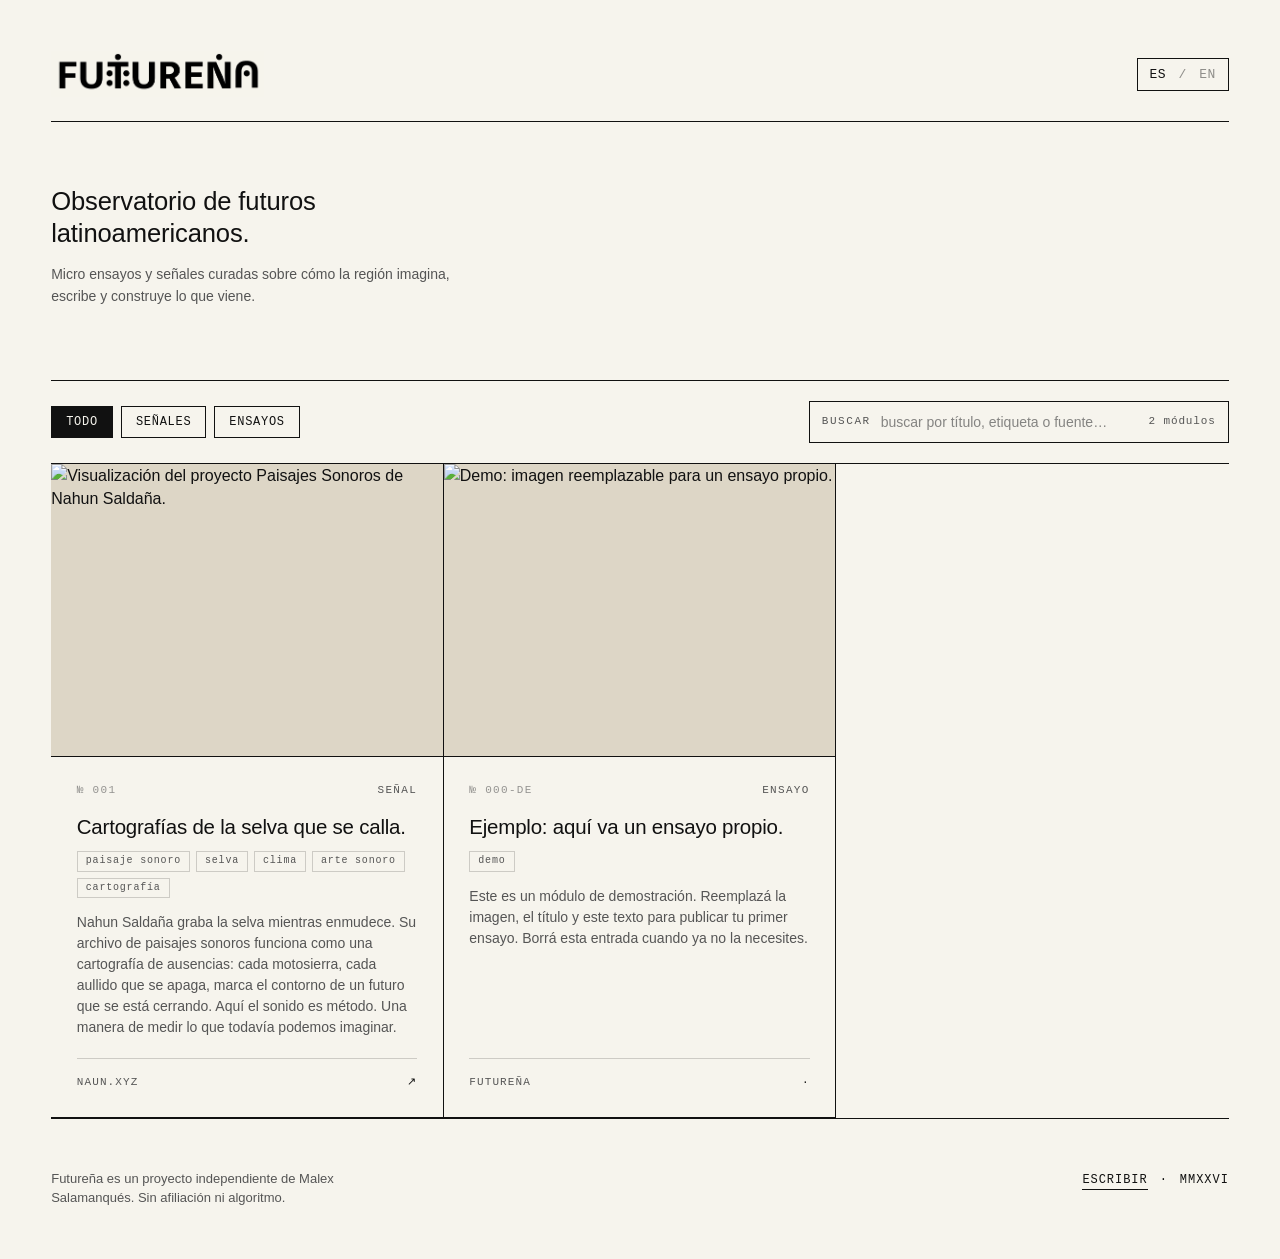
==== index.html @ 05d6c565 "Add files via upload" ====
<!DOCTYPE html>
<html lang="es">
<head>
  <meta charset="UTF-8" />
  <meta name="viewport" content="width=device-width, initial-scale=1.0" />
  <meta name="description" content="futureña — observatorio independiente de narrativas de futuros emergentes desde Latinoamérica." />
  <meta property="og:title" content="futureña" />
  <meta property="og:description" content="Observatorio independiente de narrativas de futuros emergentes desde Latinoamérica." />
  <meta property="og:type" content="website" />
  <meta property="og:url" content="https://xn--futurea-9za.com/" />
  <link rel="icon" href="data:image/svg+xml,%3Csvg xmlns='http://www.w3.org/2000/svg' viewBox='0 0 100 100'%3E%3Crect width='100' height='100' fill='%23111'/%3E%3Crect x='20' y='20' width='25' height='25' fill='%23fff'/%3E%3Crect x='55' y='20' width='25' height='25' fill='%23fff'/%3E%3Crect x='20' y='55' width='25' height='25' fill='%23fff'/%3E%3C/svg%3E" />
  <title>futureña — observatorio de futuros latinoamericanos</title>
  <link rel="stylesheet" href="styles.css?v=10" />
</head>
<body>
  <header class="site-header">
    <div class="header-grid">
      <a href="/" class="logotype" aria-label="futureña">
        <img src="Futurena_logo.png" alt="futureña" class="logotype-img" width="886" height="192" />
      </a>
      <nav class="site-nav" aria-label="Primary">
        <button class="lang-toggle" data-lang-switch aria-label="Switch language">
          <span data-current-lang>ES</span>
          <span class="lang-sep">/</span>
          <span data-other-lang>EN</span>
        </button>
      </nav>
    </div>
    <div class="hero">
      <h1 class="hero-title" data-i18n="title">Observatorio de futuros latinoamericanos.</h1>
      <p class="hero-sub" data-i18n="sub">Micro ensayos y señales curadas sobre cómo la región imagina, escribe y construye lo que viene.</p>
    </div>
    <div class="control-bar">
      <div class="filter-bar" role="tablist" aria-label="Filter">
        <button class="filter active" data-filter="all" role="tab" aria-selected="true" data-i18n="filter_all">Todo</button>
        <button class="filter" data-filter="bite" role="tab" aria-selected="false" data-i18n="filter_bite">Señales</button>
        <button class="filter" data-filter="essay" role="tab" aria-selected="false" data-i18n="filter_essay">Ensayos</button>
      </div>
      <div class="search-wrap" role="search">
        <label class="search-label" for="search-input" data-i18n="search_label">Buscar</label>
        <input
          id="search-input"
          class="search-input"
          type="search"
          autocomplete="off"
          spellcheck="false"
          data-i18n-attr="placeholder:search_placeholder"
          placeholder="buscar por título, etiqueta o fuente…"
        />
        <span class="search-count" data-search-count aria-live="polite"></span>
      </div>
    </div>
  </header>

  <div class="page-section">
    <p class="empty-state" data-empty hidden data-i18n="empty">Sin resultados. Probá con otra palabra.</p>
    <main class="grid" id="grid">
      <!-- Items injected by script.js -->
    </main>
  </div>

  <div class="page-section">
    <footer class="site-footer">
      <div class="footer-grid">
        <p class="footer-text" data-i18n="footer_about">Futureña es un proyecto independiente de Malex Salamanqués. Sin afiliación ni algoritmo.</p>
        <p class="footer-meta">
          <a href="mailto:hola@xn--futurea-9za.com" data-i18n="footer_email">Escribir</a>
          <span aria-hidden="true">·</span>
          <span data-i18n="footer_year">MMXXVI</span>
        </p>
      </div>
    </footer>
  </div>

  <script src="script.js?v=6" defer></script>
</body>
</html>
---- styles.css ----
/* ---------- futureña.com / styles ----------
   Simple, geometric, grid-driven.
   Black on off-white. Hairline rules.
   Type stack stays neutral so the logotype carries the brand.
-------------------------------------------------- */

:root {
  --ink: #111111;
  --ink-soft: #555555;
  --paper: #f6f4ed;
  --line: #111111;
  --line-soft: rgba(17, 17, 17, 0.18);
  --accent: #d94f04;
  --grid-gap: 0px;
  --max-width: 1400px;
  --gutter: clamp(20px, 4vw, 56px);
  --font-sans: "Inter", "Helvetica Neue", Helvetica, Arial, system-ui, sans-serif;
  --font-mono: "JetBrains Mono", ui-monospace, "SF Mono", Menlo, Consolas, monospace;
  --radius: 0;
}

* {
  box-sizing: border-box;
}

html, body {
  margin: 0;
  padding: 0;
  background: var(--paper);
  color: var(--ink);
  font-family: var(--font-sans);
  font-size: 16px;
  line-height: 1.45;
  -webkit-font-smoothing: antialiased;
  -moz-osx-font-smoothing: grayscale;
}

a {
  color: inherit;
  text-decoration: none;
}

button {
  font-family: inherit;
  color: inherit;
  background: none;
  border: none;
  cursor: pointer;
}

/* ---------- Header ---------- */

.site-header {
  padding: var(--gutter) var(--gutter) 0 var(--gutter);
  max-width: var(--max-width);
  margin: 0 auto;
}

.header-grid {
  display: flex;
  justify-content: space-between;
  align-items: center;
  border-bottom: 1px solid var(--line);
  padding-bottom: 24px;
  margin-bottom: clamp(32px, 5vw, 64px);
}

.logotype {
  display: inline-flex;
  align-items: center;
  flex-shrink: 0;
}

.logotype-img {
  display: block;
  height: clamp(31px, 3.6vw, 48px);
  width: auto;
  flex-shrink: 0;
  max-width: 100%;
}

/* Legacy placeholder, kept harmless in case the image fails */
.logotype-placeholder {
  font-family: var(--font-mono);
  font-size: clamp(36px, 5vw, 56px);
  font-weight: 500;
  letter-spacing: -0.02em;
  border: 1px dashed var(--line-soft);
  padding: 6px 14px;
}

.site-nav {
  display: flex;
  gap: 24px;
  align-items: center;
}

.lang-toggle {
  font-family: var(--font-mono);
  font-size: 13px;
  letter-spacing: 0.04em;
  padding: 8px 12px;
  border: 1px solid var(--line);
  transition: background 120ms ease, color 120ms ease;
}

.lang-toggle:hover {
  background: var(--ink);
  color: var(--paper);
}

.lang-sep {
  margin: 0 4px;
  opacity: 0.45;
}

[data-other-lang] {
  opacity: 0.45;
}

/* ---------- Hero ---------- */

.hero {
  max-width: 720px;
  margin-bottom: clamp(40px, 6vw, 72px);
}

.hero-eyebrow {
  font-family: var(--font-mono);
  font-size: 11px;
  letter-spacing: 0.16em;
  text-transform: uppercase;
  color: var(--ink-soft);
  margin: 0 0 16px 0;
}

.hero-title {
  font-size: clamp(20px, 2vw, 26px);
  line-height: 1.25;
  letter-spacing: -0.005em;
  font-weight: 500;
  margin: 0 0 14px 0;
  max-width: 28ch;
  color: var(--ink);
}

.hero-sub {
  font-size: 14px;
  line-height: 1.55;
  color: var(--ink-soft);
  margin: 0;
  max-width: 56ch;
}

/* ---------- Control bar (filter + search) ---------- */

.control-bar {
  border-top: 1px solid var(--line);
  border-bottom: 1px solid var(--line);
  padding: 20px 0;
  display: flex;
  gap: 24px;
  align-items: center;
  flex-wrap: wrap;
  justify-content: space-between;
}

.filter-bar {
  display: flex;
  gap: 8px;
  flex-wrap: wrap;
}

.search-wrap {
  display: flex;
  align-items: center;
  gap: 10px;
  flex: 1;
  min-width: 240px;
  max-width: 420px;
  border: 1px solid var(--line);
  padding: 6px 12px;
  background: transparent;
}

.search-label {
  font-family: var(--font-mono);
  font-size: 11px;
  letter-spacing: 0.14em;
  text-transform: uppercase;
  color: var(--ink-soft);
}

.search-input {
  flex: 1;
  border: none;
  outline: none;
  background: transparent;
  font-family: var(--font-sans);
  font-size: 14px;
  color: var(--ink);
  padding: 6px 0;
  min-width: 0;
}

.search-input::placeholder {
  color: var(--ink-soft);
  opacity: 0.7;
}

.search-count {
  font-family: var(--font-mono);
  font-size: 11px;
  letter-spacing: 0.08em;
  color: var(--ink-soft);
  white-space: nowrap;
}

.empty-state {
  padding: clamp(40px, 8vw, 96px) 0;
  font-family: var(--font-mono);
  font-size: 14px;
  letter-spacing: 0.04em;
  color: var(--ink-soft);
  text-align: center;
}

[hidden] {
  display: none !important;
}

.filter {
  font-family: var(--font-mono);
  font-size: 12px;
  letter-spacing: 0.06em;
  text-transform: uppercase;
  padding: 8px 14px;
  border: 1px solid var(--line);
  background: transparent;
  transition: background 120ms ease, color 120ms ease;
}

.filter:hover {
  background: var(--ink);
  color: var(--paper);
}

.filter.active {
  background: var(--ink);
  color: var(--paper);
}

/* ---------- Grid ---------- */

.page-section {
  max-width: var(--max-width);
  margin: 0 auto;
  padding: 0 var(--gutter);
}

.grid {
  display: grid;
  grid-template-columns: repeat(12, minmax(0, 1fr));
}

.tile {
  grid-column: span 4;
  border-right: 1px solid var(--line);
  border-bottom: 1px solid var(--line);
  display: flex;
  flex-direction: column;
  background: var(--paper);
  position: relative;
  overflow: hidden;
  min-width: 0;
}

.tile a.tile-link {
  display: flex;
  flex-direction: column;
  flex: 1;
  height: 100%;
}

.tile.is-wide {
  grid-column: span 8;
}

/* Thumbnail — the dominant element */
.tile-thumb {
  position: relative;
  width: 100%;
  aspect-ratio: 4 / 3;
  overflow: hidden;
  background: #ddd6c6;
  border-bottom: 1px solid var(--line);
  display: block;
}

.tile-thumb img {
  width: 100%;
  height: 100%;
  object-fit: cover;
  display: block;
  transition: transform 600ms ease, filter 320ms ease;
}

.tile:hover .tile-thumb img {
  transform: scale(1.04);
  filter: contrast(1.05) saturate(1.05);
}

/* Placeholder when no thumbnail is provided */
.tile-thumb.is-empty {
  background:
    linear-gradient(135deg, transparent 49%, var(--line-soft) 49%, var(--line-soft) 51%, transparent 51%),
    var(--paper);
  background-size: 32px 32px;
}

.tile-thumb.is-empty::after {
  content: "";
  position: absolute;
  inset: 0;
  border: 1px dashed var(--line-soft);
  margin: 16px;
}

.tile-body {
  padding: clamp(20px, 2vw, 28px);
  display: flex;
  flex-direction: column;
  flex: 1;
}

.tile-meta {
  font-family: var(--font-mono);
  font-size: 11px;
  letter-spacing: 0.12em;
  text-transform: uppercase;
  color: var(--ink-soft);
  display: flex;
  justify-content: space-between;
  margin-bottom: 16px;
}

.tile-number { opacity: 0.6; }
.tile-type { display: inline-block; }

.tile-title {
  font-size: clamp(18px, 1.6vw, 22px);
  line-height: 1.2;
  letter-spacing: -0.01em;
  font-weight: 500;
  margin: 0 0 12px 0;
}

.tile.is-wide .tile-title {
  font-size: clamp(22px, 2vw, 28px);
}

.tile-excerpt {
  font-size: 14px;
  line-height: 1.5;
  color: var(--ink-soft);
  margin: 0 0 20px 0;
  flex: 1;
}

.tile-footer {
  margin-top: auto;
  padding-top: 16px;
  border-top: 1px solid var(--line-soft);
  font-family: var(--font-mono);
  font-size: 11px;
  letter-spacing: 0.1em;
  text-transform: uppercase;
  display: flex;
  justify-content: space-between;
  align-items: baseline;
  gap: 12px;
}

.tile-source {
  color: var(--ink-soft);
  overflow: hidden;
  text-overflow: ellipsis;
  white-space: nowrap;
  flex: 1;
  min-width: 0;
}

.tile-arrow {
  display: inline-block;
  transition: transform 200ms ease;
  flex-shrink: 0;
}

.tile:hover .tile-arrow {
  transform: translate(4px, -4px);
}

.tile-tags {
  display: flex;
  flex-wrap: wrap;
  gap: 6px;
  margin-bottom: 14px;
}

.tile-tag {
  font-family: var(--font-mono);
  font-size: 10px;
  letter-spacing: 0.08em;
  text-transform: lowercase;
  color: var(--ink-soft);
  border: 1px solid var(--line-soft);
  padding: 2px 8px;
}

/* When filter hides tiles */
.tile[hidden] {
  display: none;
}

/* ---------- Footer ---------- */

.site-footer {
  padding: var(--gutter) 0;
  border-top: 1px solid var(--line);
}

.footer-grid {
  display: flex;
  justify-content: space-between;
  gap: 32px;
  flex-wrap: wrap;
  align-items: baseline;
}

.footer-text {
  font-size: 13px;
  color: var(--ink-soft);
  max-width: 50ch;
  margin: 0;
}

.footer-meta {
  font-family: var(--font-mono);
  font-size: 12px;
  letter-spacing: 0.08em;
  text-transform: uppercase;
  margin: 0;
  display: flex;
  gap: 12px;
  align-items: baseline;
}

.footer-meta a {
  border-bottom: 1px solid var(--line);
}

/* ---------- Responsive ---------- */

@media (max-width: 960px) {
  .tile { grid-column: span 6; min-height: 280px; }
  .tile.is-essay { grid-column: span 12; }
  .tile.is-wide { grid-column: span 12; }
}

@media (max-width: 640px) {
  .grid { grid-template-columns: 1fr; }
  .tile,
  .tile.is-essay,
  .tile.is-wide { grid-column: span 1; min-height: 240px; }
  .header-grid { flex-direction: row; }
  .filter-bar { gap: 6px; }
  .filter { padding: 6px 10px; }
}

/* ---------- Reduced motion ---------- */

@media (prefers-reduced-motion: reduce) {
  *, *::before, *::after {
    transition: none !important;
    animation: none !important;
  }
}
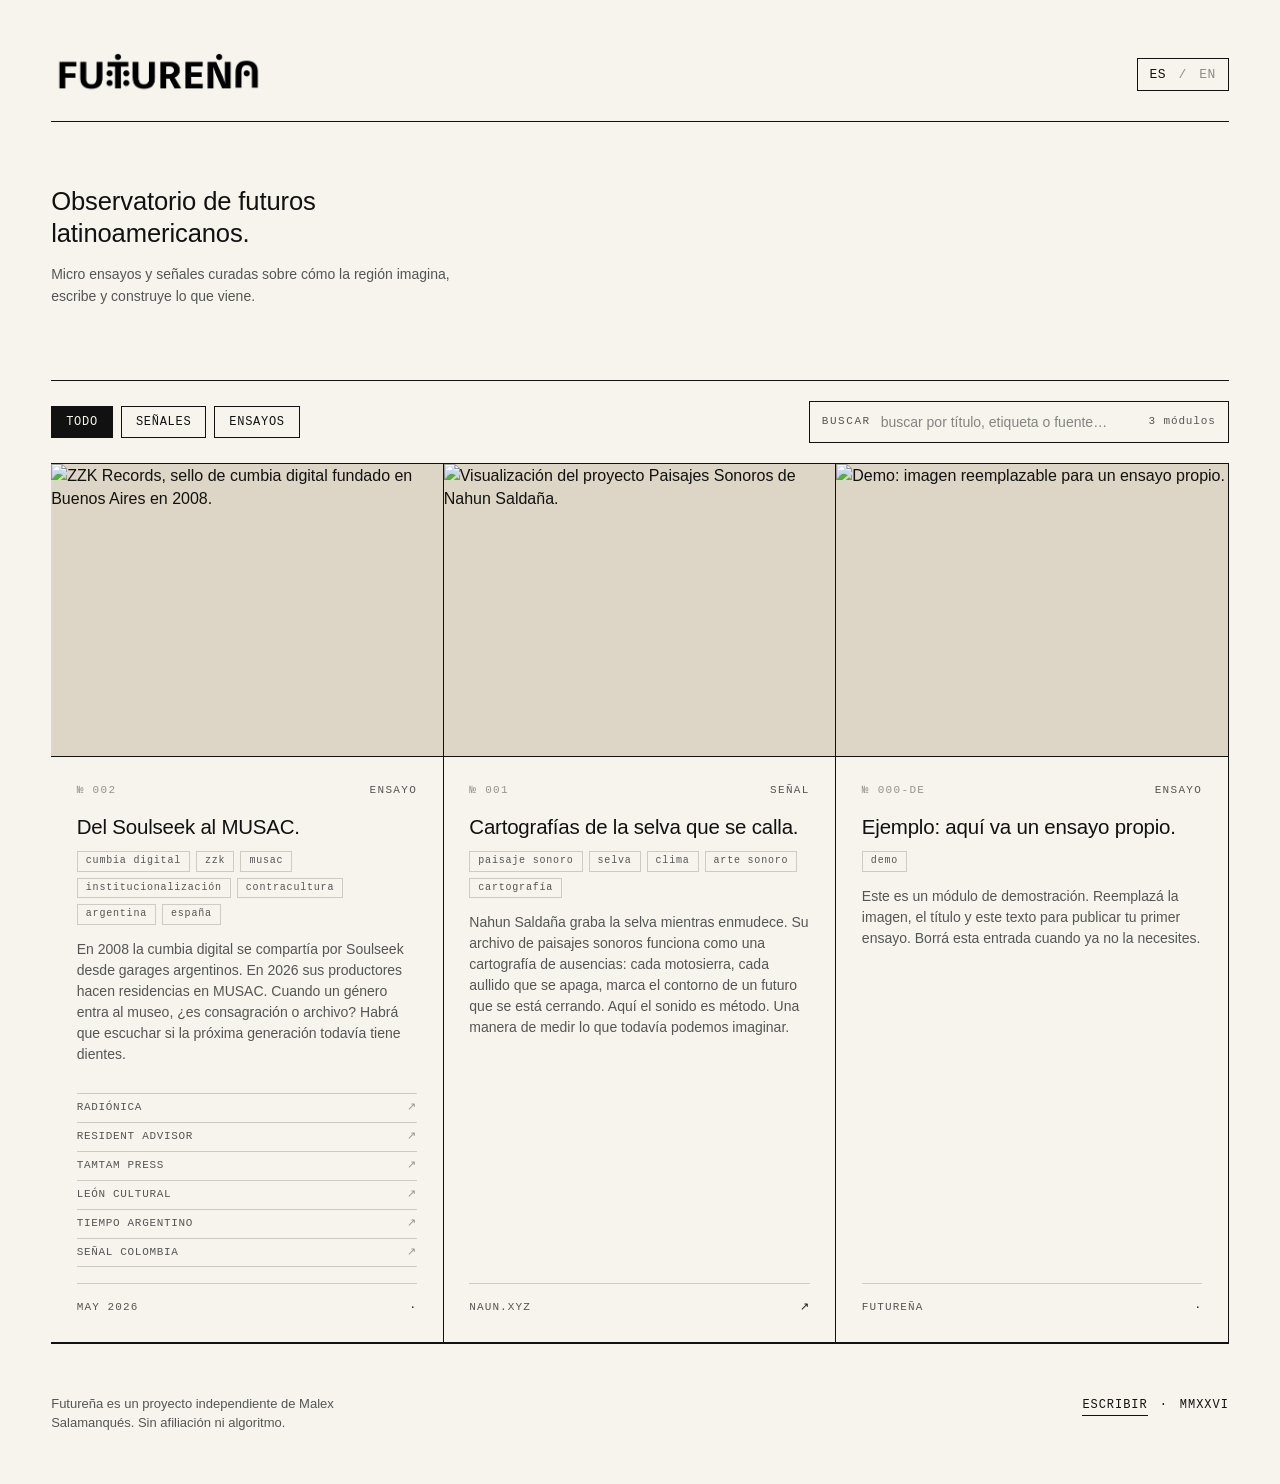
==== commit ae883de4: "Add files via upload" ====
--- a/index.html
+++ b/index.html
@@ -10,7 +10,7 @@
   <meta property="og:url" content="https://xn--futurea-9za.com/" />
   <link rel="icon" href="data:image/svg+xml,%3Csvg xmlns='http://www.w3.org/2000/svg' viewBox='0 0 100 100'%3E%3Crect width='100' height='100' fill='%23111'/%3E%3Crect x='20' y='20' width='25' height='25' fill='%23fff'/%3E%3Crect x='55' y='20' width='25' height='25' fill='%23fff'/%3E%3Crect x='20' y='55' width='25' height='25' fill='%23fff'/%3E%3C/svg%3E" />
   <title>futureña — observatorio de futuros latinoamericanos</title>
-  <link rel="stylesheet" href="styles.css?v=10" />
+  <link rel="stylesheet" href="styles.css?v=11" />
 </head>
 <body>
   <header class="site-header">
@@ -72,6 +72,6 @@
     </footer>
   </div>
 
-  <script src="script.js?v=6" defer></script>
+  <script src="script.js?v=11" defer></script>
 </body>
 </html>
--- a/styles.css
+++ b/styles.css
@@ -407,6 +407,51 @@
   margin-bottom: 14px;
 }
 
+/* Multi-source list for essays */
+.tile-sources {
+  list-style: none;
+  padding: 0;
+  margin: 8px 0 16px 0;
+  font-family: var(--font-mono);
+  font-size: 11px;
+  letter-spacing: 0.06em;
+  text-transform: uppercase;
+  color: var(--ink-soft);
+}
+
+.tile-sources li {
+  border-top: 1px solid var(--line-soft);
+}
+
+.tile-sources li:last-child {
+  border-bottom: 1px solid var(--line-soft);
+}
+
+.tile-sources a {
+  display: flex;
+  justify-content: space-between;
+  align-items: center;
+  gap: 10px;
+  padding: 6px 0;
+  transition: color 120ms ease, padding 200ms ease;
+}
+
+.tile-sources a:hover {
+  color: var(--ink);
+  padding-left: 6px;
+}
+
+.tile-sources-arrow {
+  flex-shrink: 0;
+  opacity: 0.6;
+  transition: transform 200ms ease, opacity 200ms ease;
+}
+
+.tile-sources a:hover .tile-sources-arrow {
+  transform: translate(2px, -2px);
+  opacity: 1;
+}
+
 .tile-tag {
   font-family: var(--font-mono);
   font-size: 10px;
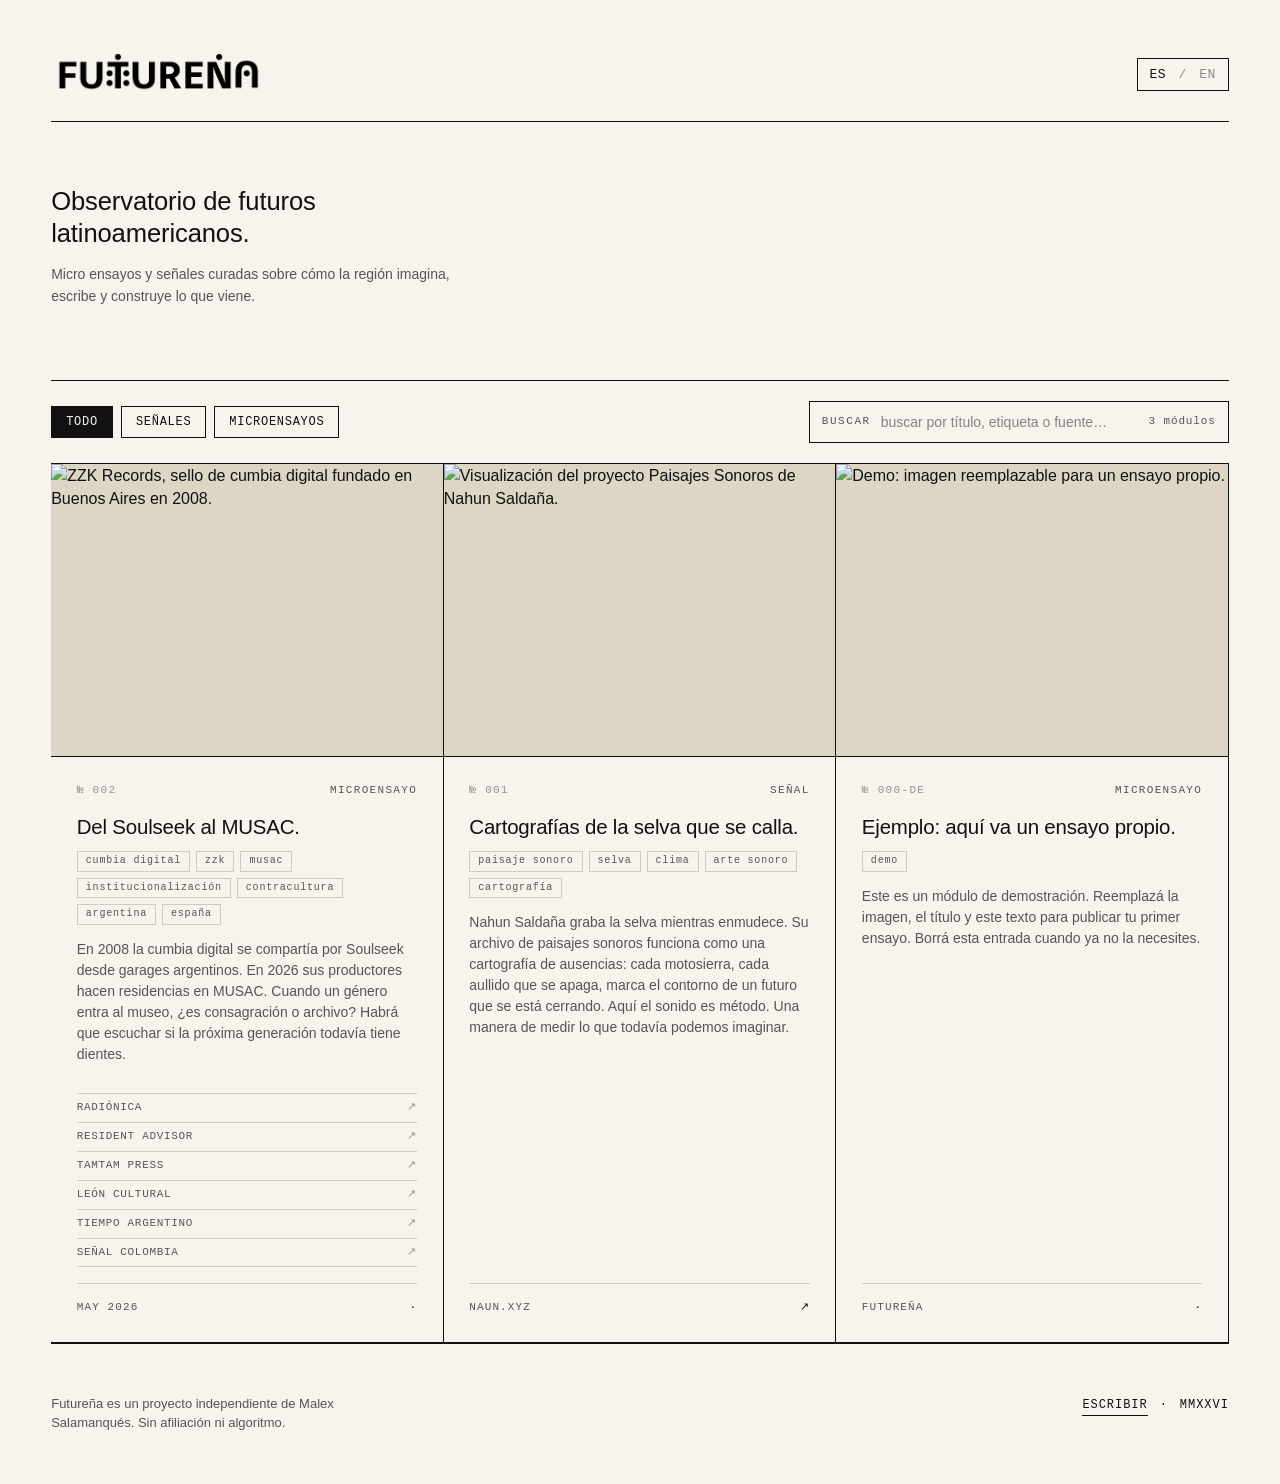
==== commit aa588e62: "Add files via upload" ====
--- a/index.html
+++ b/index.html
@@ -10,7 +10,7 @@
   <meta property="og:url" content="https://xn--futurea-9za.com/" />
   <link rel="icon" href="data:image/svg+xml,%3Csvg xmlns='http://www.w3.org/2000/svg' viewBox='0 0 100 100'%3E%3Crect width='100' height='100' fill='%23111'/%3E%3Crect x='20' y='20' width='25' height='25' fill='%23fff'/%3E%3Crect x='55' y='20' width='25' height='25' fill='%23fff'/%3E%3Crect x='20' y='55' width='25' height='25' fill='%23fff'/%3E%3C/svg%3E" />
   <title>futureña — observatorio de futuros latinoamericanos</title>
-  <link rel="stylesheet" href="styles.css?v=11" />
+  <link rel="stylesheet" href="styles.css?v=12" />
 </head>
 <body>
   <header class="site-header">
@@ -34,7 +34,7 @@
       <div class="filter-bar" role="tablist" aria-label="Filter">
         <button class="filter active" data-filter="all" role="tab" aria-selected="true" data-i18n="filter_all">Todo</button>
         <button class="filter" data-filter="bite" role="tab" aria-selected="false" data-i18n="filter_bite">Señales</button>
-        <button class="filter" data-filter="essay" role="tab" aria-selected="false" data-i18n="filter_essay">Ensayos</button>
+        <button class="filter" data-filter="microensayo" role="tab" aria-selected="false" data-i18n="filter_microensayo">Microensayos</button>
       </div>
       <div class="search-wrap" role="search">
         <label class="search-label" for="search-input" data-i18n="search_label">Buscar</label>
@@ -72,6 +72,6 @@
     </footer>
   </div>
 
-  <script src="script.js?v=11" defer></script>
+  <script src="script.js?v=12" defer></script>
 </body>
 </html>
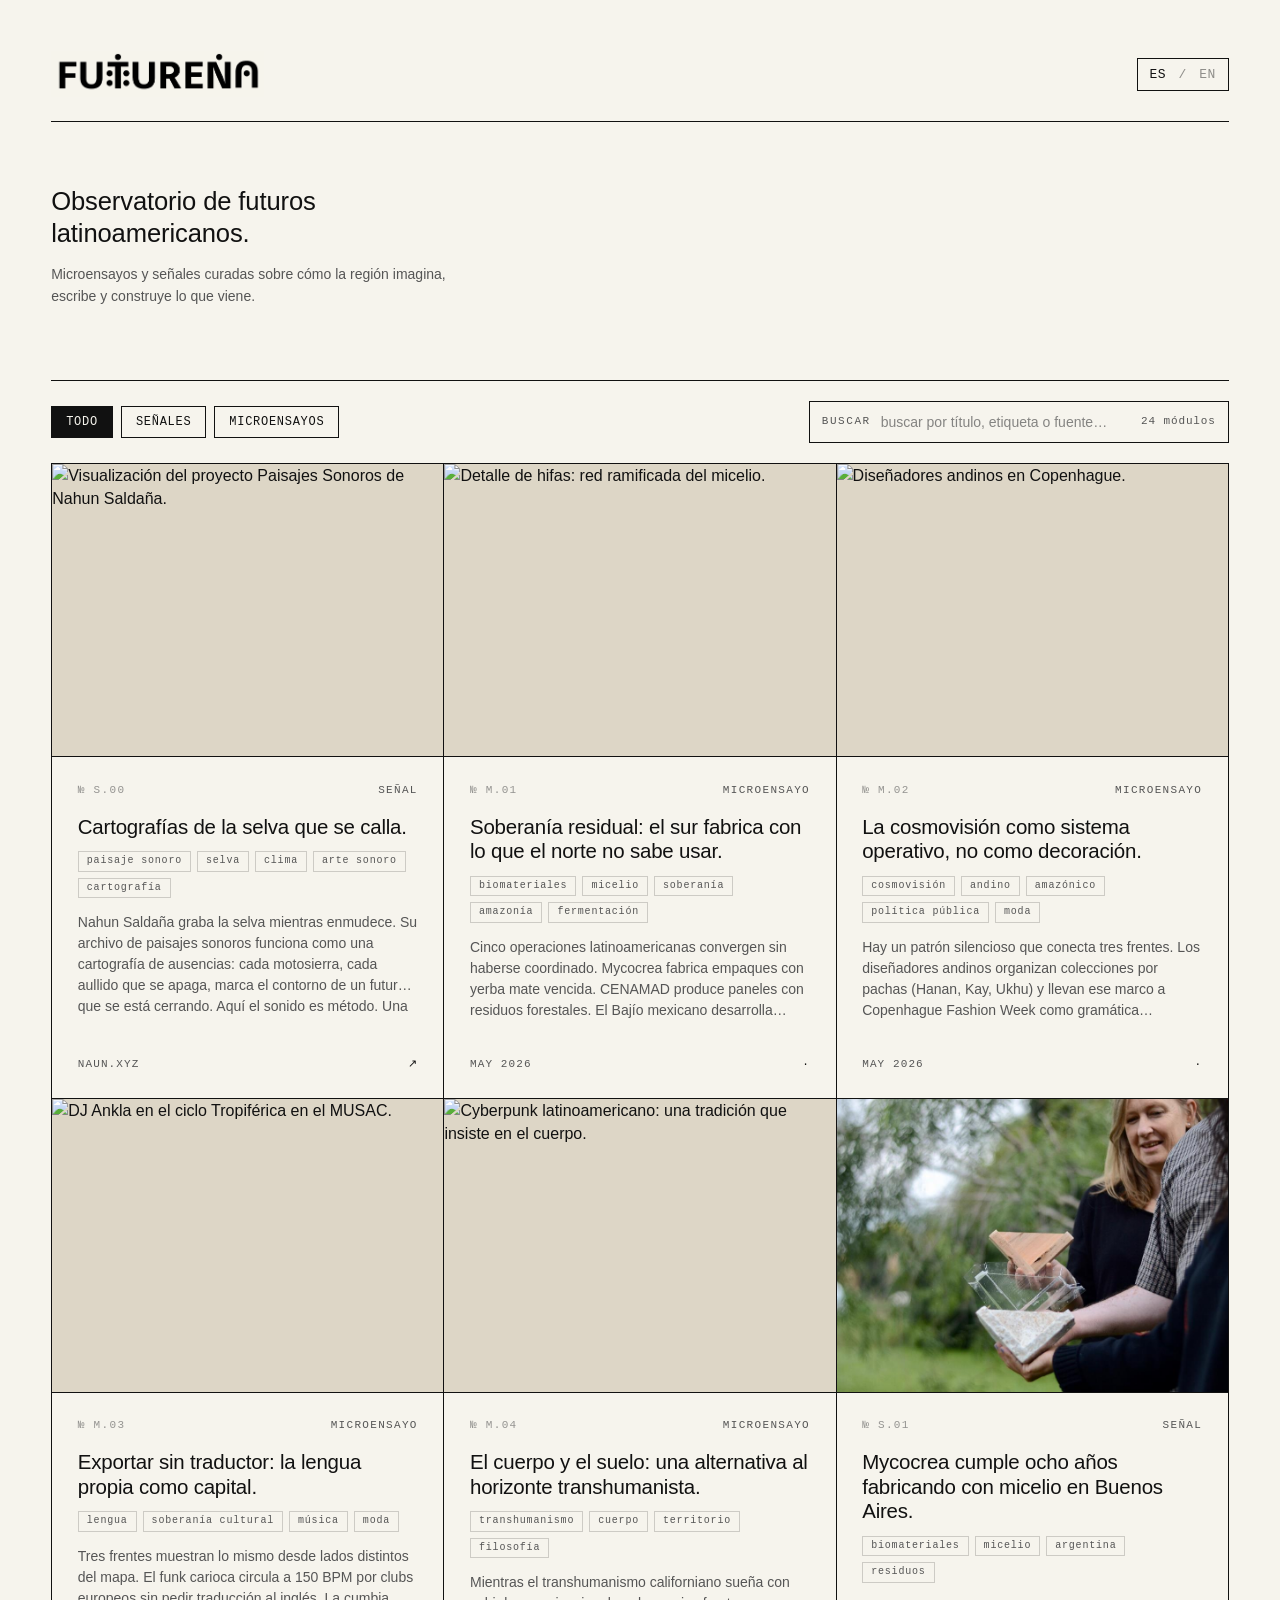
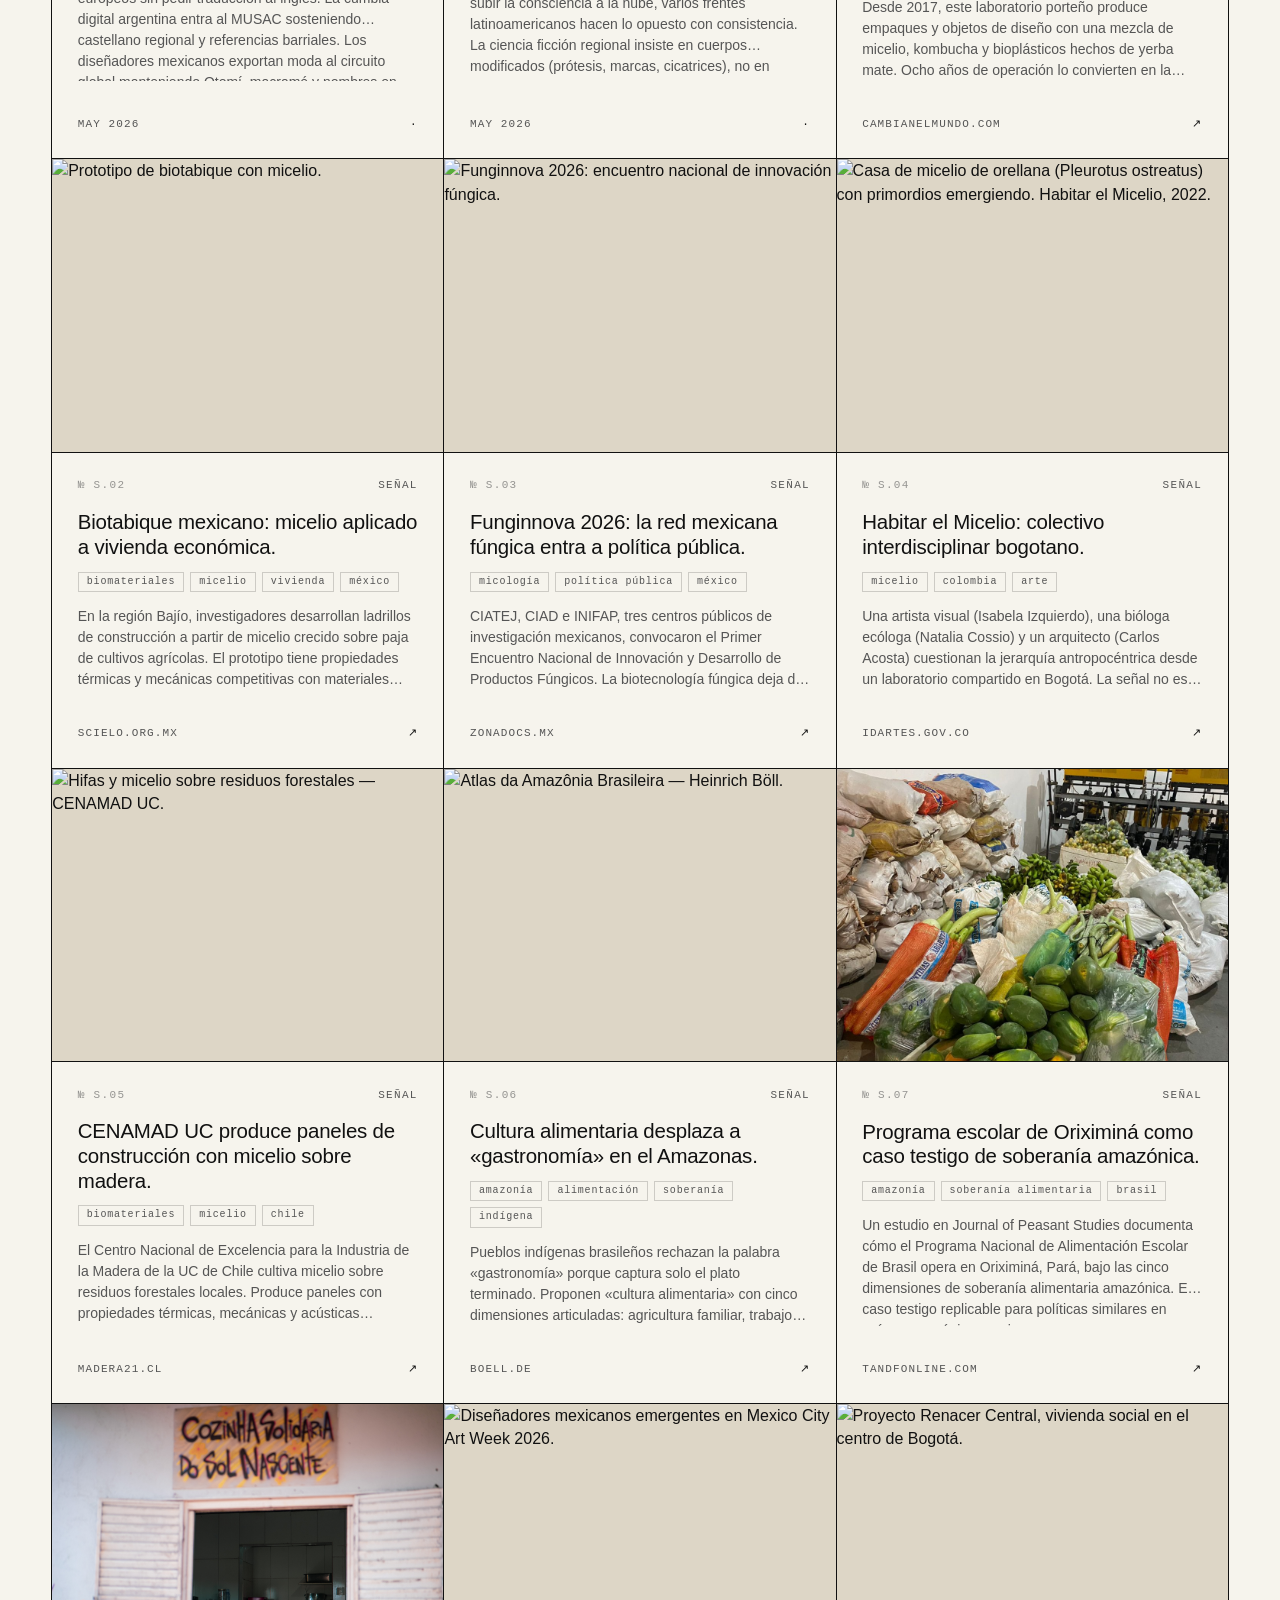
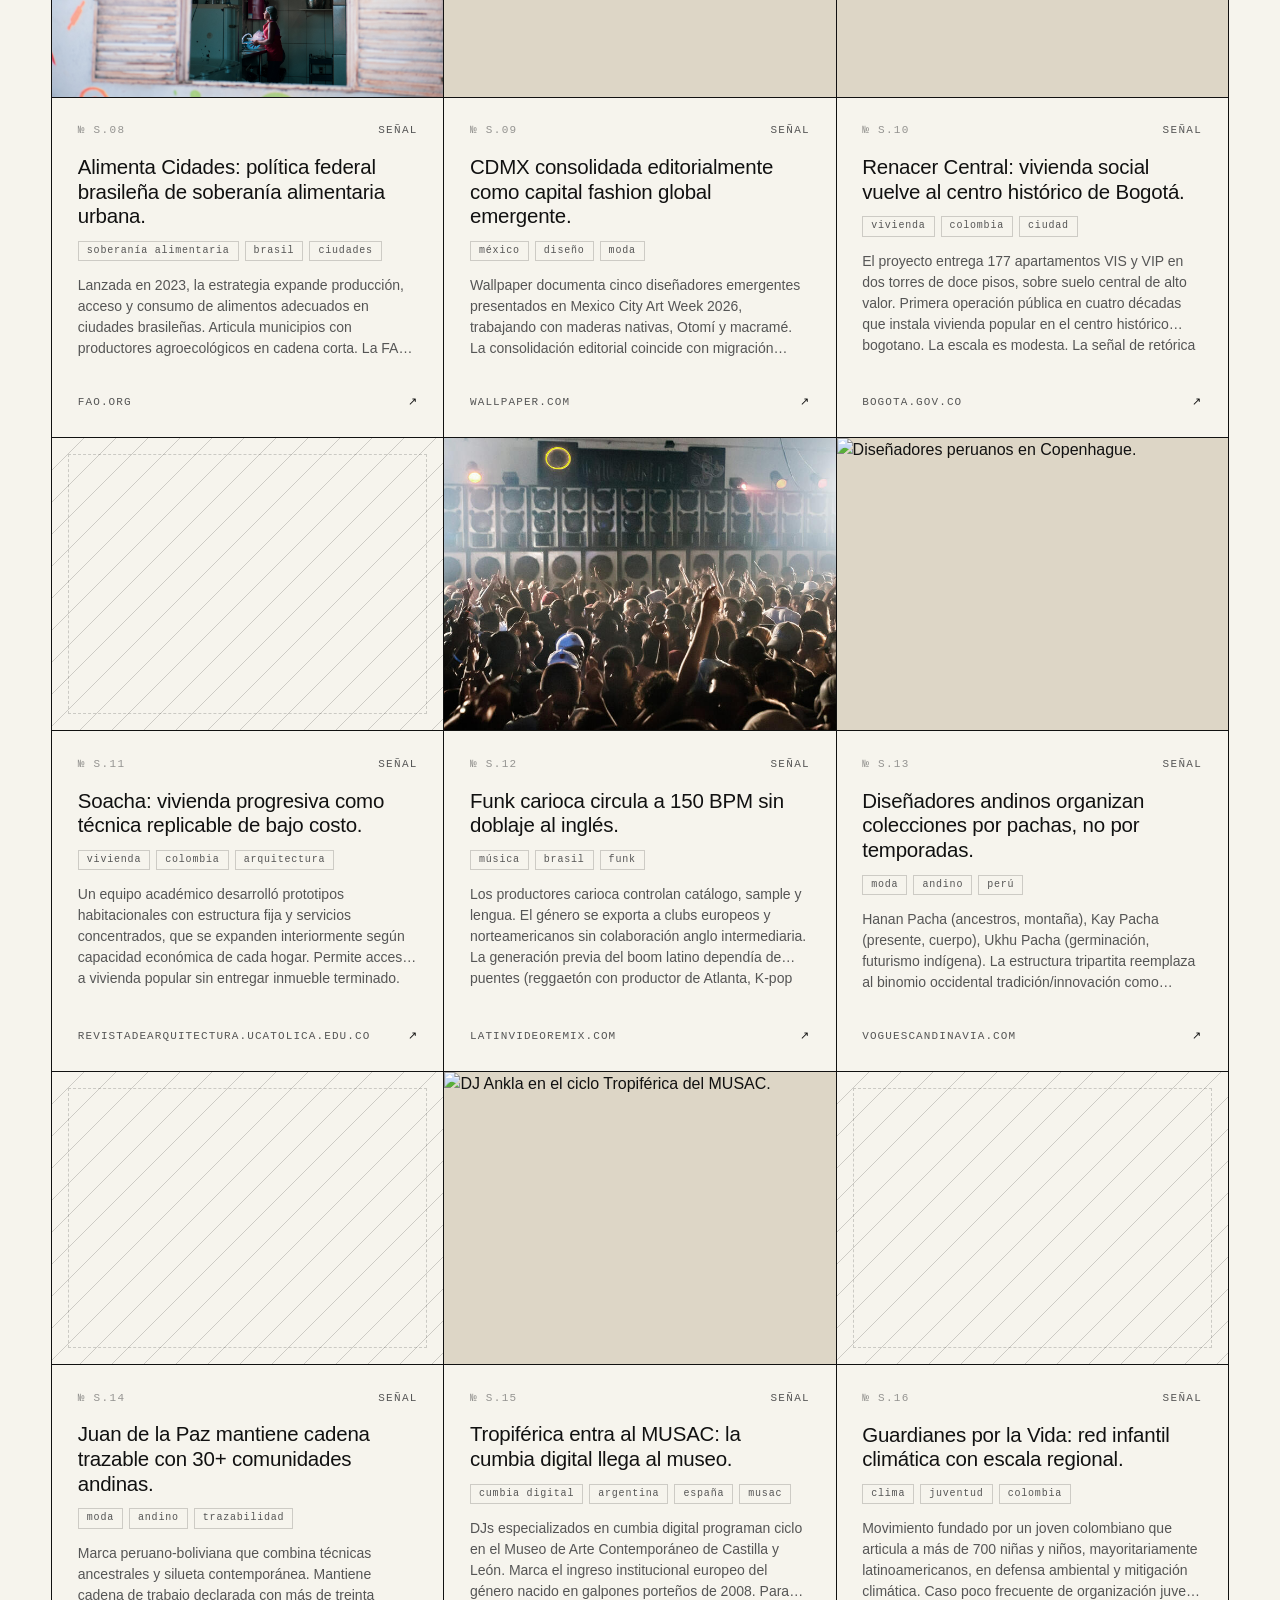
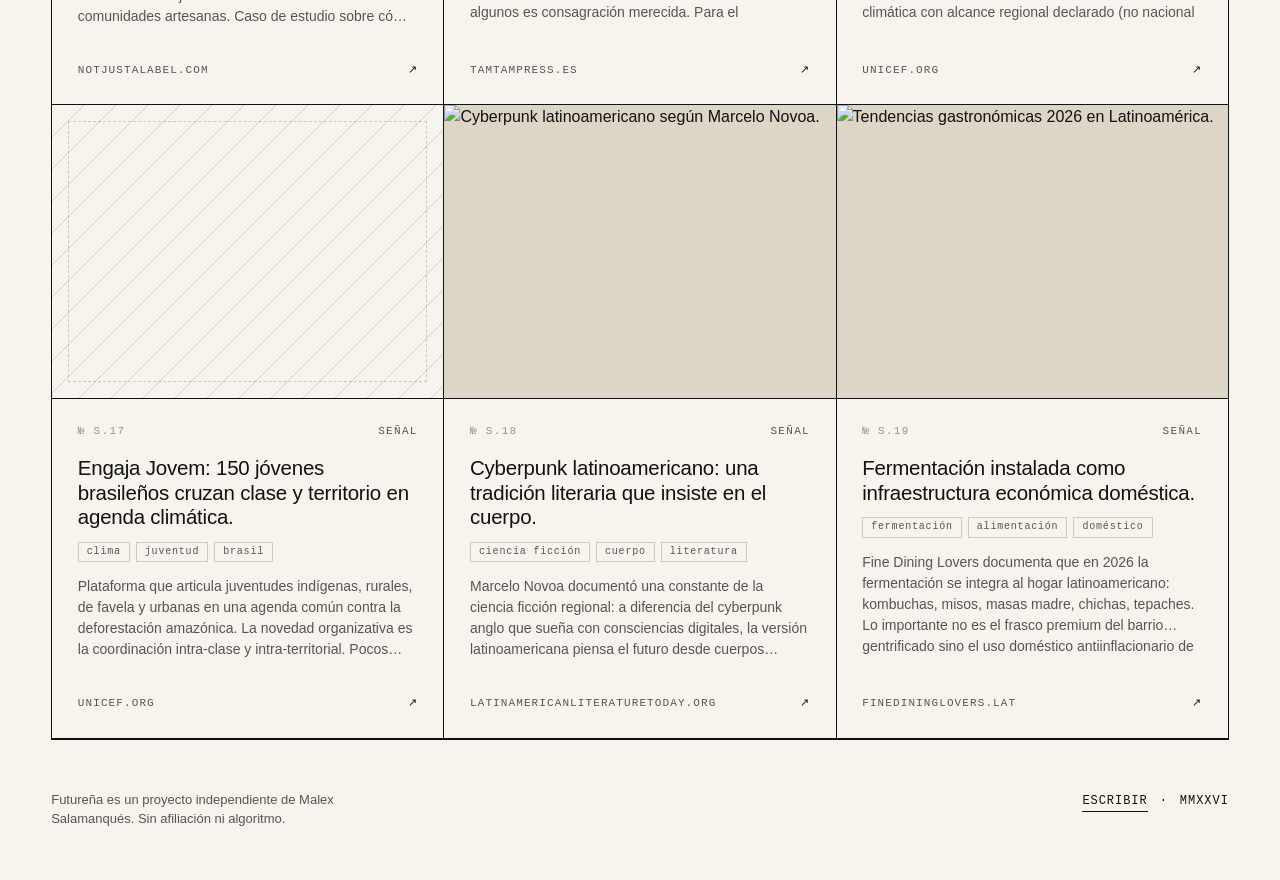
==== commit 9f2e3023: "Add files via upload" ====
--- a/index.html
+++ b/index.html
@@ -10,7 +10,7 @@
   <meta property="og:url" content="https://xn--futurea-9za.com/" />
   <link rel="icon" href="data:image/svg+xml,%3Csvg xmlns='http://www.w3.org/2000/svg' viewBox='0 0 100 100'%3E%3Crect width='100' height='100' fill='%23111'/%3E%3Crect x='20' y='20' width='25' height='25' fill='%23fff'/%3E%3Crect x='55' y='20' width='25' height='25' fill='%23fff'/%3E%3Crect x='20' y='55' width='25' height='25' fill='%23fff'/%3E%3C/svg%3E" />
   <title>futureña — observatorio de futuros latinoamericanos</title>
-  <link rel="stylesheet" href="styles.css?v=12" />
+  <link rel="stylesheet" href="styles.css?v=17" />
 </head>
 <body>
   <header class="site-header">
@@ -28,8 +28,11 @@
     </div>
     <div class="hero">
       <h1 class="hero-title" data-i18n="title">Observatorio de futuros latinoamericanos.</h1>
-      <p class="hero-sub" data-i18n="sub">Micro ensayos y señales curadas sobre cómo la región imagina, escribe y construye lo que viene.</p>
+      <p class="hero-sub" data-i18n="sub">Microensayos y señales curadas sobre cómo la región imagina, escribe y construye lo que viene.</p>
     </div>
+  </header>
+
+  <div class="page-section">
     <div class="control-bar">
       <div class="filter-bar" role="tablist" aria-label="Filter">
         <button class="filter active" data-filter="all" role="tab" aria-selected="true" data-i18n="filter_all">Todo</button>
@@ -50,9 +53,6 @@
         <span class="search-count" data-search-count aria-live="polite"></span>
       </div>
     </div>
-  </header>
-
-  <div class="page-section">
     <p class="empty-state" data-empty hidden data-i18n="empty">Sin resultados. Probá con otra palabra.</p>
     <main class="grid" id="grid">
       <!-- Items injected by script.js -->
@@ -72,6 +72,14 @@
     </footer>
   </div>
 
-  <script src="script.js?v=12" defer></script>
+  <div class="modal" data-modal hidden aria-hidden="true" role="dialog" aria-modal="true">
+    <div class="modal-backdrop" data-modal-close></div>
+    <article class="modal-content">
+      <button class="modal-close" data-modal-close aria-label="Cerrar">×</button>
+      <div class="modal-body" data-modal-body></div>
+    </article>
+  </div>
+
+  <script src="script.js?v=17" defer></script>
 </body>
 </html>
--- a/styles.css
+++ b/styles.css
@@ -261,6 +261,7 @@
 .grid {
   display: grid;
   grid-template-columns: repeat(12, minmax(0, 1fr));
+  border-left: 1px solid var(--line);
 }
 
 .tile {
@@ -365,12 +366,26 @@
   color: var(--ink-soft);
   margin: 0 0 20px 0;
   flex: 1;
+  display: -webkit-box;
+  -webkit-line-clamp: 4;
+  line-clamp: 4;
+  -webkit-box-orient: vertical;
+  overflow: hidden;
+  text-overflow: ellipsis;
+}
+
+/* Microensayos look identical to bites in the grid: same height, same density */
+.tile[data-type="microensayo"] {
+  cursor: pointer;
+}
+
+.tile[data-type="microensayo"] .tile-sources {
+  display: none;
 }
 
 .tile-footer {
   margin-top: auto;
   padding-top: 16px;
-  border-top: 1px solid var(--line-soft);
   font-family: var(--font-mono);
   font-size: 11px;
   letter-spacing: 0.1em;
@@ -522,6 +537,159 @@
   .filter { padding: 6px 10px; }
 }
 
+/* ---------- Modal (microensayo full read) ---------- */
+
+.modal[hidden] { display: none; }
+
+.modal {
+  position: fixed;
+  inset: 0;
+  z-index: 1000;
+  display: flex;
+  align-items: center;
+  justify-content: center;
+  padding: clamp(12px, 4vw, 40px);
+}
+
+.modal-backdrop {
+  position: absolute;
+  inset: 0;
+  background: rgba(17, 17, 17, 0.72);
+  cursor: pointer;
+}
+
+.modal-content {
+  position: relative;
+  background: var(--paper);
+  width: min(820px, 100%);
+  max-height: 90vh;
+  overflow-y: auto;
+  border: 1px solid var(--line);
+  padding: clamp(28px, 4vw, 56px);
+}
+
+.modal-close {
+  position: absolute;
+  top: 8px;
+  right: 12px;
+  width: 36px;
+  height: 36px;
+  font-size: 28px;
+  line-height: 1;
+  cursor: pointer;
+  z-index: 2;
+  color: var(--ink);
+}
+
+.modal-close:hover {
+  background: var(--ink);
+  color: var(--paper);
+}
+
+.modal-body .modal-thumb {
+  width: calc(100% + clamp(56px, 8vw, 112px));
+  margin: calc(-1 * clamp(28px, 4vw, 56px)) calc(-1 * clamp(28px, 4vw, 56px)) clamp(20px, 3vw, 32px) calc(-1 * clamp(28px, 4vw, 56px));
+  aspect-ratio: 16 / 7;
+  overflow: hidden;
+  background: var(--line-soft);
+}
+
+.modal-body .modal-thumb img {
+  width: 100%;
+  height: 100%;
+  object-fit: cover;
+  display: block;
+}
+
+.modal-body .modal-meta {
+  font-family: var(--font-mono);
+  font-size: 11px;
+  letter-spacing: 0.12em;
+  text-transform: uppercase;
+  color: var(--ink-soft);
+  display: flex;
+  justify-content: space-between;
+  margin-bottom: 16px;
+}
+
+.modal-body .modal-title {
+  font-size: clamp(22px, 2.6vw, 32px);
+  line-height: 1.2;
+  letter-spacing: -0.01em;
+  font-weight: 500;
+  margin: 0 0 16px 0;
+}
+
+.modal-body .modal-essay {
+  font-size: 16px;
+  line-height: 1.6;
+  color: var(--ink);
+  margin: 0 0 28px 0;
+  white-space: pre-wrap;
+}
+
+.modal-body .modal-essay p {
+  margin: 0 0 16px 0;
+}
+
+.modal-body .modal-tags {
+  display: flex;
+  flex-wrap: wrap;
+  gap: 6px;
+  margin-bottom: 24px;
+}
+
+.modal-body .modal-tag {
+  font-family: var(--font-mono);
+  font-size: 10px;
+  letter-spacing: 0.08em;
+  text-transform: lowercase;
+  color: var(--ink-soft);
+  border: 1px solid var(--line-soft);
+  padding: 2px 8px;
+}
+
+.modal-body .modal-sources-label {
+  font-family: var(--font-mono);
+  font-size: 11px;
+  letter-spacing: 0.14em;
+  text-transform: uppercase;
+  color: var(--ink-soft);
+  margin: 0 0 8px 0;
+}
+
+.modal-body .modal-sources {
+  list-style: none;
+  padding: 0;
+  margin: 0;
+  border-top: 1px solid var(--line-soft);
+}
+
+.modal-body .modal-sources li {
+  border-bottom: 1px solid var(--line-soft);
+}
+
+.modal-body .modal-sources a {
+  display: flex;
+  justify-content: space-between;
+  align-items: center;
+  gap: 12px;
+  padding: 10px 0;
+  font-family: var(--font-mono);
+  font-size: 12px;
+  letter-spacing: 0.06em;
+  color: var(--ink);
+  transition: padding 200ms ease;
+}
+
+.modal-body .modal-sources a:hover {
+  padding-left: 8px;
+}
+
+body.modal-open {
+  overflow: hidden;
+}
+
 /* ---------- Reduced motion ---------- */
 
 @media (prefers-reduced-motion: reduce) {
